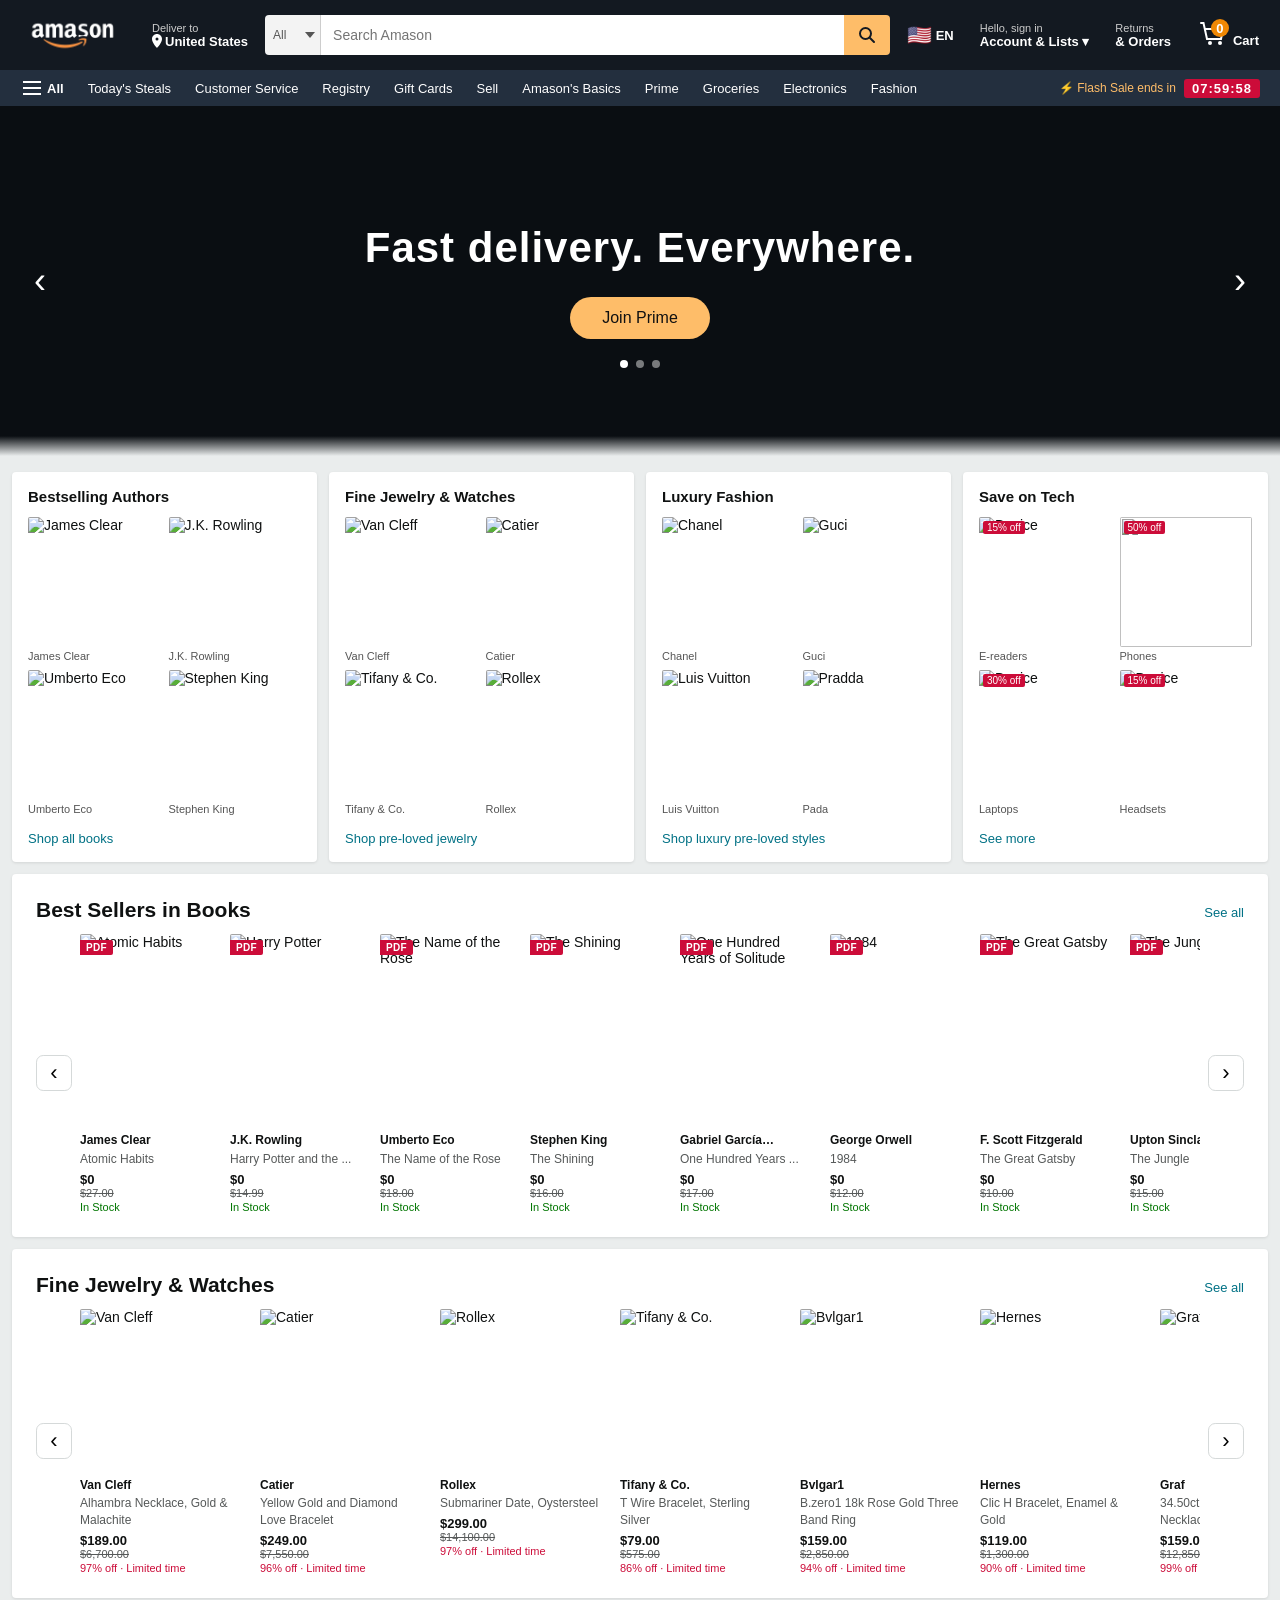
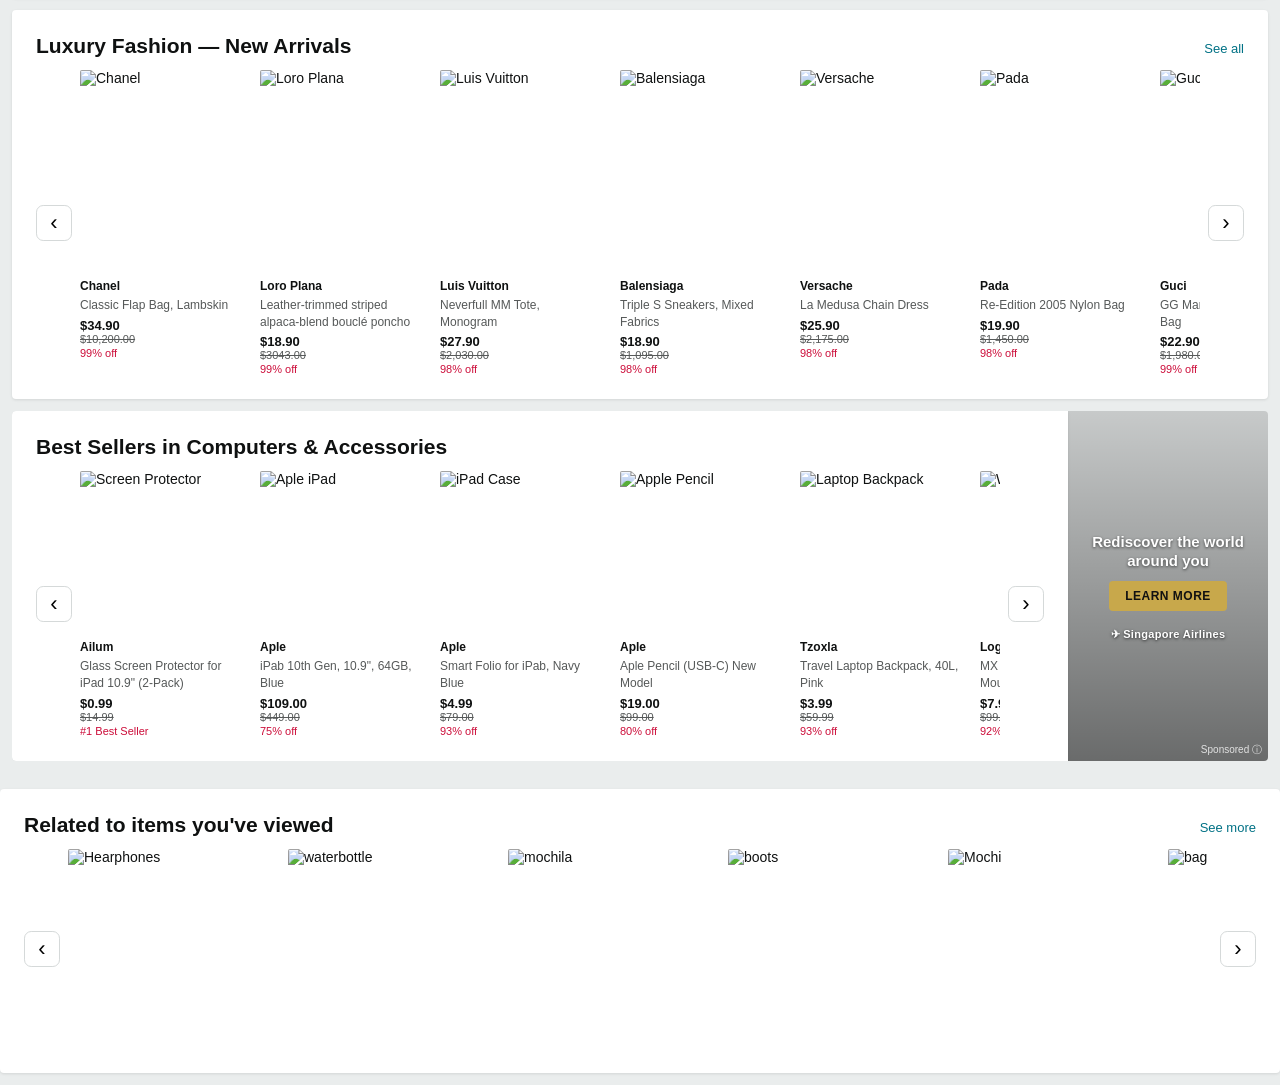
==== pages/product.html @ 6d516653 "Initial commit" ====
<!DOCTYPE html>
<html lang="en">
<head>
<meta charset="UTF-8">
<meta name="viewport" content="width=device-width, initial-scale=1.0">
<title>Amason.com</title>
<link rel="preconnect" href="https://fonts.googleapis.com">
<link href="https://fonts.googleapis.com/css2?family=Amazon+Ember:wght@300;400;500;700&display=swap" rel="stylesheet">
<link rel="stylesheet" href="../css/shared.css">
<link rel="stylesheet" href="../css/product.css">
</head>
<body>

<div id="navbar-placeholder"></div>

<div class="breadcrumb">
  <a href="../index.html">Amason.com</a>
  <span class="sep">›</span>
  <a href="#" id="bc-category">Category</a>
  <span class="sep">›</span>
  <span id="bc-product">Product</span>
</div>

<!-- PRODUCT GRID -->
<div class="page">
  <div class="thumb-strip" id="thumb-strip"></div>

  <div class="main-image-wrap">
    <img id="main-product-img" src="" alt="">
  </div>

  <div class="product-info">
    <a href="#" class="brand-link" id="product-brand"></a>
    <h1 id="product-title"></h1>
    <div class="rating-row">
      <span class="stars" id="product-stars"></span>
      <a href="#reviews" class="rating-count" id="product-rating-count"></a>
    </div>
    <div class="sustain" id="product-sustain" style="display:none">🌿 1 sustainability feature ▾</div>
    <hr class="divider">
    <div class="price-main">
      <span class="sym">$</span>
      <span class="int" id="price-int"></span>
      <span class="dec" id="price-dec"></span>
    </div>
    <div class="price-was" id="price-was"></div>
    <div class="free-returns">↩ FREE Returns ▾</div>
    <div class="size-color" id="size-row" style="display:none">Size: <span id="size-val"></span></div>
    <div class="size-color" id="color-row" style="display:none">Color: <span id="color-val"></span></div>
    <hr class="divider">
    <div style="font-size:17px;font-weight:700;padding:6px 0 12px;">Product details</div>

    <div class="collapse-section">
      <div class="collapse-header" >Top highlights <span class="collapse-arrow">▲</span></div>
      <div class="collapse-body open">
        <table class="highlights-table" id="highlights-table"></table>
      </div>
    </div>

    <div class="collapse-section">
      <div class="collapse-header" >About this item <span class="collapse-arrow">▲</span></div>
      <div class="collapse-body open">
        <ul class="about-list" id="about-list"></ul>
      </div>
    </div>

    <div class="collapse-section" id="style-section" style="display:none">
      <div class="collapse-header" >Style <span class="collapse-arrow">▼</span></div>
      <div class="collapse-body">
        <ul class="about-list" id="style-list"></ul>
      </div>
    </div>

    <div class="collapse-section">
      <div class="collapse-header" >Item details <span class="collapse-arrow">▼</span></div>
      <div class="collapse-body">
        <table class="highlights-table" id="details-table"></table>
      </div>
    </div>

    <button class="see-specs-btn">See all product specifications</button>
    <div class="report-link">💬 Report an issue with this product or seller</div>
  </div>

  <div class="buy-box">
    <div class="prime-box">
      <div class="prime-logo">prime</div>
      <p>Enjoy fast, free delivery, exclusive deals, and award-winning movies & TV shows.</p>
      <a href="#">Join Prime</a>
    </div>
    <div class="bb-price">
      <span class="sym">$</span>
      <span class="int" id="bb-int"></span>
      <span class="dec" id="bb-dec"></span>
    </div>
    <div class="bb-delivery" id="bb-delivery"></div>
    <div class="bb-prime-note">Or <a href="#">Prime members</a> get FREE delivery <strong id="bb-prime-date"></strong>. <a href="#">Join Prime</a></div>
    <div class="bb-loc"> <a href="#">Delivering to your location — Update location</a></div>
    <div class="bb-stock" id="bb-stock"></div>
    <button class="buy-btn btn-add" id="btn-add-cart">Add to cart</button>
    <button class="buy-btn btn-now">Buy Now. You've earned it.</button>
    <div class="secure-line"> Secure transaction.</div>
    <hr class="bb-divider">
    <div class="bb-meta-row"><span class="lbl">Ships from</span><span class="val">Amason.com</span></div>
    <div class="bb-meta-row"><span class="lbl">Sold by</span><span class="val"><a href="#" id="bb-seller"></a></span></div>
    <div class="bb-meta-row"><span class="lbl">Returns</span><span class="val"><a href="#">FREE 30-day refund/replacement</a></span></div>
    <div class="bb-meta-row"><span class="lbl">Payment</span><span class="val"><a href="#">Secure transaction</a></span></div>
    <button class="add-list-btn">Add to List</button>
  </div>
</div>

<!-- ═══ BELOW FOLD ═══ -->
<div class="below">

  <!-- CAROUSEL SLOT 1 — rendered by JS from CAROUSEL_DATA -->
  <hr class="section-divider">
  <div id="carousel-slot-1"></div>

  <!-- COMPARE WITH SIMILAR ITEMS -->
  <hr class="section-divider">
  <div class="az-comp">
    <h2>Compare with similar items</h2>
    <p class="sub" style="margin-bottom:16px;font-size:13px;color:#565959">All items listed ship from Amason fulfillment centers. Prices and availability subject to change.</p>
    <div style="overflow-x:auto;">
    <table class="az-comp-table" style="min-width:900px;" id="compare-table">
      <thead>
        <tr id="comp-thead">
          <th style="width:160px;"></th>
          <th class="col-highlight">
            <div class="col-type-badge" style="background:#232f3e;color:#fff;">✦ This Item</div>
            <img id="comp-this-img" src="" style="filter:saturate(0.6) brightness(0.9);" />
            <div class="prod-name" id="comp-this-name"></div>
            <button class="add-cart-btn">Add to Cart</button>
          </th>
        </tr>
      </thead>
      <tbody>
        <tr id="comp-row-reviews">
          <td>Customer Reviews</td>
          <td class="col-highlight"><span class="star-row" id="comp-this-stars"></span> <span id="comp-this-count"></span></td>
        </tr>
        <tr id="comp-row-price">
          <td>Price</td>
          <td class="col-highlight"><strong id="comp-this-price"></strong></td>
        </tr>
        <tr id="comp-row-shipping">
          <td>Shipping</td>
          <td class="col-highlight">FREE</td>
        </tr>
        <tr id="comp-row-soldby">
          <td>Sold By</td>
          <td class="col-highlight">Amason.com</td>
        </tr>
        <tr id="comp-row-returns">
          <td>Returns</td>
          <td class="col-highlight">FREE 30-day</td>
        </tr>
        <tr id="comp-row-material">
          <td>Material</td>
          <td class="col-highlight"></td>
        </tr>
        <tr id="comp-row-hardware">
          <td>Hardware</td>
          <td class="col-highlight"></td>
        </tr>
        <tr id="comp-row-certificate">
          <td>Certificate</td>
          <td class="col-highlight"></td>
        </tr>
        <tr id="comp-row-origin">
          <td>Origin</td>
          <td class="col-highlight"></td>
        </tr>
        <tr id="comp-row-production-cost">
          <td>Production Cost Est.</td>
          <td class="col-highlight"></td>
        </tr>
        <tr id="comp-row-legal">
          <td>Legal Status</td>
          <td class="col-highlight"></td>
        </tr>
        <tr id="comp-row-author">
          <td>Author</td>
          <td class="col-highlight"></td>
        </tr>
        <tr id="comp-row-format">
          <td>Format</td>
          <td class="col-highlight"></td>
        </tr>
        <tr id="comp-row-drm">
          <td>DRM</td>
          <td class="col-highlight"></td>
        </tr>
        <tr id="comp-row-pages">
          <td>Pages</td>
          <td class="col-highlight"></td>
        </tr>
        <tr id="comp-row-print-quality">
          <td>Print Quality</td>
          <td class="col-highlight"></td>
        </tr>
        <tr id="comp-row-accessibility">
          <td>Accessibility</td>
          <td class="col-highlight"></td>
        </tr>
        <tr id="comp-row-labor">
          <td>Labor Ethics</td>
          <td class="col-highlight"></td>
        </tr>
        <tr id="comp-row-mythology">
          <td>Brand Mythology</td>
          <td class="col-highlight"></td>
        </tr>
        <tr id="comp-row-critique">
          <td>Critique Note</td>
          <td class="col-highlight"></td>
        </tr>
      </tbody>
    </table>
    </div>
  </div>

  <!-- PRODUCT INFORMATION -->
  <hr class="section-divider">
  <div class="prod-info-section">
    <div>
      <h2>Product information</h2>
      <table class="prod-info-table" id="prod-info-table">
      </table>
    </div>
    <div>
      <div class="warranty-section">
        <h3>Warranty & Support</h3>
        <p>Product Warranty: For warranty information about this product, please <a href="#">click here</a>.<br><br>Amason offers 30-day hassle-free returns on all purchases.</p>
      </div>
      <div class="feedback-section">
        <h3>Feedback</h3>
        <p>Would you like to <a href="#">tell us about a lower price?</a> ▾</p>
      </div>
    </div>
  </div>

  <!-- PRODUCT DESCRIPTION -->
  <hr class="section-divider">
  <div class="prod-desc-section">
    <h2>Product Description</h2>
    <p id="prod-description"></p>

    <div class="top-brand-section">
      <h3 id="top-brand-heading">Top Brand</h3>
      <div class="brand-badges">
        <div class="brand-badge"><strong>Highly Rated</strong>Consistently rated 4 stars or above</div>
        <div class="brand-badge"><strong>Trending</strong>Most searched in its category this month</div>
        <div class="brand-badge"><strong>Low Returns</strong>Customers usually keep items from this brand</div>
      </div>
    </div>

    <h3>What's in the box</h3>
    <ul id="box-contents"></ul>
  </div>

  <!-- CAROUSEL SLOT 2 — rendered by JS from CAROUSEL_DATA -->
  <hr class="section-divider">
  <div id="carousel-slot-2"></div>

  <!-- REVIEWS -->
  <hr class="section-divider">
  <div class="reviews-outer" id="reviews">
    <div class="reviews-left">
      <h2>Customer reviews</h2>
      <div class="big-rating" id="rev-big-rating">—</div>
      <div class="big-stars" id="rev-big-stars"></div>
      <div class="global-ratings" id="rev-global-ratings"></div>
      <div class="bar-row"><a href="#">5 star</a><div class="bar-bg"><div class="bar-fill" id="bar-5" style="width:0%"></div></div><span class="bar-pct" id="pct-5">—</span></div>
      <div class="bar-row"><a href="#">4 star</a><div class="bar-bg"><div class="bar-fill" id="bar-4" style="width:0%"></div></div><span class="bar-pct" id="pct-4">—</span></div>
      <div class="bar-row"><a href="#">3 star</a><div class="bar-bg"><div class="bar-fill" id="bar-3" style="width:0%"></div></div><span class="bar-pct" id="pct-3">—</span></div>
      <div class="bar-row"><a href="#">2 star</a><div class="bar-bg"><div class="bar-fill" id="bar-2" style="width:0%"></div></div><span class="bar-pct" id="pct-2">—</span></div>
      <div class="bar-row"><a href="#">1 star</a><div class="bar-bg"><div class="bar-fill" id="bar-1" style="width:0%"></div></div><span class="bar-pct" id="pct-1">—</span></div>
      <div class="how-reviews">How customer reviews and ratings work ▾</div>
      <div class="review-this">
        <h3>Review this product</h3>
        <p>Share your thoughts with other customers</p>
        <button class="write-review-btn">Write a customer review</button>
      </div>
    </div>

    <div class="reviews-right">
      <div class="customers-say">
        <h2>Customers say</h2>
        <p id="customers-say-text">Customers appreciate this product's quality and value. Reviews highlight fast delivery and accurate description. Some customers mention the item exceeded their expectations.</p>
        <div class="ai-note">🤖 Generated from the text of customer reviews</div>
        <div style="font-size:13px;font-weight:700;margin-bottom:8px;">Select to learn more</div>
        <div class="topic-tags">
          <span class="topic-tag">Quality (988)</span>
          <span class="topic-tag">Value (874)</span>
          <span class="topic-tag">Delivery (541)</span>
          <span class="topic-tag">Appearance (312)</span>
          <span class="topic-tag">Packaging (203)</span>
        </div>
      </div>

      <div class="review-images-section">
        <h3>Reviews with images <a href="#">See all photos ›</a></h3>
        <div class="review-photos" id="review-photos"></div>
      </div>

      <div class="top-reviews-title">Top reviews</div>
      <div id="reviews-list"></div>

      <a class="see-more-reviews" href="#">See more reviews ›</a>
    </div>
  </div>

</div><!-- /.below -->

<div id="footer-placeholder"></div>

<script src="../js/products.js"></script>
<script src="../js/components.js"></script>
<script src="../js/main.js"></script>
<script>
(function () {
  var id = new URLSearchParams(window.location.search).get('id');
  var p  = PRODUCTS[id];

  if (!p) { window.location.href = '../index.html'; return; }

  function stars(n) {
    var f = Math.round(n);
    return '★'.repeat(f) + '☆'.repeat(5 - f);
  }

  var parts = p.price.split('.');

  // Page title
  document.title = p.title + ' — Amason.com';

  // Breadcrumb
  var bcCat = document.getElementById('bc-category');
  bcCat.textContent = p.category || 'Shop';
  if (p.categoryUrl) bcCat.href = p.categoryUrl;
  document.getElementById('bc-product').textContent =
    p.title.length > 60 ? p.title.slice(0, 60) + '…' : p.title;

  // Brand & title
  var brandEl = document.getElementById('product-brand');
  brandEl.textContent = 'Brand: ' + (p.brand || '');
  if (p.brandUrl) brandEl.href = p.brandUrl;
  document.getElementById('product-title').textContent = p.title;

  // Rating
  if (p.rating) {
    document.getElementById('product-stars').textContent = stars(p.rating);
    document.getElementById('product-rating-count').textContent =
      p.rating + ' \u00a0(' + (p.ratingCount || '0') + ')';
  }

  // Sustainability
  if (p.sustain !== false) {
    document.getElementById('product-sustain').style.display = 'block';
  }

  // Price (info column)
  document.getElementById('price-int').textContent = parts[0];
  document.getElementById('price-dec').textContent = parts[1] || '00';
  if (p.priceWas) {
    var wasEl = document.getElementById('price-was');
    wasEl.textContent = 'Was: $' + p.priceWas;
    wasEl.style.display = 'block';
  }

  // Size / Color
  if (p.size) {
    document.getElementById('size-val').textContent = p.size;
    document.getElementById('size-row').style.display = 'block';
  }
  if (p.color) {
    document.getElementById('color-val').textContent = p.color;
    document.getElementById('color-row').style.display = 'block';
  }

  // Top highlights table
  var hlTable = document.getElementById('highlights-table');
  var highlights = p.highlights || [];
  if (highlights.length) {
    highlights.forEach(function(row) {
      var tr = document.createElement('tr');
      tr.innerHTML = '<td>' + row[0] + '</td><td>' + row[1] + '</td>';
      hlTable.appendChild(tr);
    });
  } else {
    hlTable.parentElement.parentElement.style.display = 'none';
  }

  // About bullets
  var list = document.getElementById('about-list');
  (p.about || []).forEach(function (text) {
    var li = document.createElement('li');
    li.textContent = text;
    list.appendChild(li);
  });

  // Style section
  if (p.style && p.style.length) {
    var styleSection = document.getElementById('style-section');
    styleSection.style.display = 'block';
    var styleList = document.getElementById('style-list');
    p.style.forEach(function(s) {
      var li = document.createElement('li');
      li.textContent = s;
      styleList.appendChild(li);
    });
  }

  // Item details table
  var detailsTable = document.getElementById('details-table');
  var details = p.details || [['Brand', p.brand || ''], ['ASIN', p.asin || id]];
  details.forEach(function(row) {
    var tr = document.createElement('tr');
    tr.innerHTML = '<td>' + row[0] + '</td><td>' + row[1] + '</td>';
    detailsTable.appendChild(tr);
  });

  // Buy box price
  document.getElementById('bb-int').textContent = parts[0];
  document.getElementById('bb-dec').textContent = parts[1] || '00';

  // Delivery & stock
  var deliveryEl = document.getElementById('bb-delivery');
  deliveryEl.innerHTML = '<strong>FREE delivery</strong> ' + (p.delivery || '');
  var stockEl = document.getElementById('bb-stock');
  stockEl.textContent = p.stock || 'In Stock';
  if (p.stock && p.stock !== 'In Stock') stockEl.classList.add('low');

  // Prime date (day after delivery)
  document.getElementById('bb-prime-date').textContent = p.delivery || 'soon';

  // Seller
  var sellerEl = document.getElementById('bb-seller');
  sellerEl.textContent = p.seller || 'Amason';
  if (p.sellerUrl) sellerEl.href = p.sellerUrl;

  // Images
  var mainImg    = document.getElementById('main-product-img');
  var thumbStrip = document.getElementById('thumb-strip');
  (p.images || []).forEach(function (src, i) {
    var thumb = document.createElement('img');
    thumb.src = src;
    thumb.alt = p.title + ' — view ' + (i + 1);
    if (i === 0) {
      thumb.classList.add('active');
      mainImg.src = src;
      mainImg.alt = p.title;
    }
    thumb.addEventListener('click', function () {
      thumbStrip.querySelectorAll('img').forEach(function (t) { t.classList.remove('active'); });
      thumb.classList.add('active');
      mainImg.src = src;
    });
    thumbStrip.appendChild(thumb);
  });

  // Compare table — this item column
  var compImg = document.getElementById('comp-this-img');
  if (p.images && p.images[0]) compImg.src = p.images[0];
  document.getElementById('comp-this-name').innerHTML =
    p.title + '<br><span style="color:#c45500;font-weight:600;">' + (p.brand || '') + ' — Amason Version</span>';
  document.getElementById('comp-this-stars').textContent = stars(p.rating || 0);
  document.getElementById('comp-this-count').textContent = p.ratingCount || '';
  document.getElementById('comp-this-price').textContent = '$' + p.price;

  // Compare table — dynamic comparison columns
  var compItems = p.compareItems || [];
  var compThead = document.getElementById('comp-thead');
  var compRowReviews      = document.getElementById('comp-row-reviews');
  var compRowPrice        = document.getElementById('comp-row-price');
  var compRowShipping     = document.getElementById('comp-row-shipping');
  var compRowSoldby       = document.getElementById('comp-row-soldby');
  var compRowReturns      = document.getElementById('comp-row-returns');
  var compRowMaterial     = document.getElementById('comp-row-material');
  var compRowHardware     = document.getElementById('comp-row-hardware');
  var compRowCertificate  = document.getElementById('comp-row-certificate');
  var compRowOrigin       = document.getElementById('comp-row-origin');
  var compRowProdCost     = document.getElementById('comp-row-production-cost');
  var compRowLegal        = document.getElementById('comp-row-legal');
  var compRowAuthor       = document.getElementById('comp-row-author');
  var compRowFormat       = document.getElementById('comp-row-format');
  var compRowDrm          = document.getElementById('comp-row-drm');
  var compRowPages        = document.getElementById('comp-row-pages');
  var compRowPrintQuality = document.getElementById('comp-row-print-quality');
  var compRowAccessibility= document.getElementById('comp-row-accessibility');
  var compRowLabor        = document.getElementById('comp-row-labor');
  var compRowMythology    = document.getElementById('comp-row-mythology');
  var compRowCritique     = document.getElementById('comp-row-critique');

  function makeTd(text, opts) {
    var el = document.createElement('td');
    el.textContent = text || '';
    if (opts) {
      if (opts.bold) el.innerHTML = '<strong>' + (text || '') + '</strong>';
      if (opts.stars) el.innerHTML = '<span class="star-row">' + (opts.stars || '') + '</span> ' + (text || '');
      if (opts.small) el.style.fontSize = '11px';
      if (opts.italic) el.style.fontStyle = 'italic';
      if (opts.left) el.style.textAlign = 'left';
      if (opts.color) el.style.color = opts.color;
    }
    return el;
  }

  compItems.forEach(function(item) {
    var th = document.createElement('th');
    th.innerHTML =
      '<div class="col-type-badge" style="background:' + item.badgeColor + ';color:#fff;">' + item.badge + '</div>' +
      '<img src="' + item.img + '" />' +
      '<div class="prod-name">' + item.name +
        (item.subtitle ? '<br><span style="color:' + (item.subtitleColor || '#565959') + ';font-weight:600;">' + item.subtitle + '</span>' : '') +
      '</div>' +
      '<button class="add-cart-btn"' + (item.btnColor ? ' style="background:' + item.btnColor + ';color:#fff;"' : '') + '>Add to Cart</button>';
    compThead.appendChild(th);

    var tdR = document.createElement('td');
    tdR.innerHTML = '<span class="star-row">' + (item.stars || '') + '</span> ' + (item.count || '');
    compRowReviews.appendChild(tdR);

    compRowPrice.appendChild(makeTd(item.price, { bold: true }));
    compRowShipping.appendChild(makeTd(item.shipping || 'FREE'));
    compRowSoldby.appendChild(makeTd(item.soldBy || 'Amason.com'));
    compRowReturns.appendChild(makeTd(item.returns || 'FREE 30-day'));
    compRowMaterial.appendChild(makeTd(item.material));
    compRowHardware.appendChild(makeTd(item.hardware));
    compRowCertificate.appendChild(makeTd(item.certificate));
    compRowOrigin.appendChild(makeTd(item.origin));
    compRowProdCost.appendChild(makeTd(item.productionCost));
    compRowLegal.appendChild(makeTd(item.legalStatus));
    compRowAuthor.appendChild(makeTd(item.author));
    compRowFormat.appendChild(makeTd(item.format));
    compRowDrm.appendChild(makeTd(item.drm));
    compRowPages.appendChild(makeTd(item.pages));
    compRowPrintQuality.appendChild(makeTd(item.printQuality));
    compRowAccessibility.appendChild(makeTd(item.accessibility, { small: true }));
    compRowLabor.appendChild(makeTd(item.laborEthics));
    compRowMythology.appendChild(makeTd(item.mythologyValue));
    compRowCritique.appendChild(makeTd(item.critiqueNote, { small: true, italic: true, left: true, color: '#555' }));
  });

  // Hide rows where all non-label cells are empty
  document.querySelectorAll('#compare-table tbody tr').forEach(function(row) {
    var cells = row.querySelectorAll('td');
    var hasContent = false;
    for (var i = 1; i < cells.length; i++) {
      if (cells[i].textContent.trim()) { hasContent = true; break; }
    }
    if (!hasContent) row.style.display = 'none';
  });

  // Product information table
  var infoTable = document.getElementById('prod-info-table');
  var infoRows = p.productInfo || [
    ['Brand', p.brand || ''],
    ['Customer Reviews', (stars(p.rating || 0)) + ' ' + (p.ratingCount || '') + ' ratings'],
    ['Date First Available', p.dateAvailable || '—'],
    ['ASIN', p.asin || id],
  ];
  infoRows.forEach(function(row) {
    var tr = document.createElement('tr');
    tr.innerHTML = '<td>' + row[0] + '</td><td>' + row[1] + '</td>';
    infoTable.appendChild(tr);
  });

  // Product description
  var descEl = document.getElementById('prod-description');
  descEl.textContent = p.description || p.title + ' — available exclusively on Amason.com. Fast delivery, free returns, and Amason-backed quality assurance.';

  // Top brand heading
  document.getElementById('top-brand-heading').textContent = 'Top Brand: ' + (p.brand || '');

  // Box contents
  var boxEl = document.getElementById('box-contents');
  (p.boxContents || [p.title]).forEach(function(item) {
    var li = document.createElement('li');
    li.textContent = item;
    boxEl.appendChild(li);
  });

  // Reviews section
  if (p.rating) {
    document.getElementById('rev-big-rating').textContent = p.rating.toFixed(1) + ' out of 5';
    document.getElementById('rev-big-stars').textContent = stars(p.rating);
    document.getElementById('rev-global-ratings').textContent = (p.ratingCount || '0') + ' global ratings';

    var dist = p.ratingDist || { 5: 70, 4: 15, 3: 8, 2: 4, 1: 3 };
    [5,4,3,2,1].forEach(function(n) {
      var pct = dist[n] || 0;
      document.getElementById('bar-' + n).style.width = pct + '%';
      document.getElementById('pct-' + n).textContent = pct + '%';
    });
  }

  // Review photos (reuse product images)
  var photoWrap = document.getElementById('review-photos');
  (p.images || []).slice(0, 6).forEach(function(src) {
    var img = document.createElement('img');
    img.src = src.replace('w=500&h=500', 'w=90&h=90');
    photoWrap.appendChild(img);
  });

  // Reviews list
  var revList = document.getElementById('reviews-list');
  (p.reviews || []).forEach(function(r) {
    var card = document.createElement('div');
    card.className = 'review-card';
    card.innerHTML =
      '<div class="reviewer-row"><div class="avatar">👤</div><span class="reviewer-name">' + r.name + '</span></div>' +
      '<div class="rev-title-row"><span class="rev-stars">' + stars(r.rating) + '</span><span class="rev-title">' + r.title + '</span></div>' +
      '<div class="rev-meta">Reviewed on ' + r.date + '</div>' +
      '<div class="rev-color"><span class="verified">Verified Purchase</span></div>' +
      '<div class="rev-body">' + r.body + '</div>' +
      '<div class="helpful-count">' + (r.helpful || 0) + ' people found this helpful</div>' +
      '<div class="helpful-row"><button class="helpful-btn">Helpful</button><button class="report-btn">Report</button></div>';
    revList.appendChild(card);
  });

  // Carousels
  function renderCarousel(slotId, key) {
    var data = CAROUSEL_DATA[key];
    if (!data) return;
    var isBook = data.type === 'book';
    var isFashion = data.type === 'fashion';
    var itemClass = 'scroll-item item-product' + (isFashion ? ' fashion' : '');

    var itemsHtml = data.items.map(function(it) {
      var tag = isBook ? ('<span class="book-tag">' + (it.tag || 'PDF') + '</span>') : '';
      var imgWrap = isBook
        ? ('<div class="book-img-wrap"><img src="' + it.img + '" alt="' + it.brand + '">' + tag + '</div>')
        : ('<img src="' + it.img + '" alt="' + it.brand + '">');
      var inner =
        imgWrap +
        '<div class="item-brand">' + it.brand + '</div>' +
        '<div class="item-desc">' + it.desc + '</div>' +
        '<div class="item-stars">' + it.stars + '</div>' +
        '<div class="item-price">' + it.price + '</div>' +
        (it.was  ? '<div class="item-was">'  + it.was  + '</div>' : '') +
        (it.deal ? '<div class="item-deal">' + it.deal + '</div>' : '');
      if (it.href) {
        return '<a href="' + it.href + '" class="' + itemClass + '">' + inner + '</a>';
      }
      return '<div class="' + itemClass + '">' + inner + '</div>';
    }).join('');

    document.getElementById(slotId).innerHTML =
      '<div class="section-panel">' +
        '<div class="section-hd"><h2>' + data.title + '</h2><a href="#">See all</a></div>' +
        '<div class="carousel-wrap">' +
          '<button class="carousel-btn prev">‹</button>' +
          '<div class="carousel">' + itemsHtml + '</div>' +
          '<button class="carousel-btn next">›</button>' +
        '</div>' +
      '</div>';
  }

  var carouselKeys = p.carousels || [];
  renderCarousel('carousel-slot-1', carouselKeys[0]);
  renderCarousel('carousel-slot-2', carouselKeys[1]);

})();
</script>
</body>
</html>
---- css/shared.css ----
/* =============================================
   AMASON.COM — Shared Styles
   Navbar, Subnav, Footer
   ============================================= */

* { margin: 0; padding: 0; box-sizing: border-box; }
body { font-family: 'Amazon Ember', Arial, sans-serif; font-size: 14px; color: #0F1111; }
a { text-decoration: none; color: inherit; cursor: pointer; }

/* ── NAVBAR ── */
.navbar {
  background: #131921;
  color: white;
  display: flex;
  align-items: center;
  padding: 8px 12px;
  gap: 8px;
  position: sticky;
  top: 0;
  z-index: 100;
}
.nav-logo { display: flex; align-items: center; border: 1px solid transparent; padding: 6px 8px; border-radius: 2px; cursor: pointer; }
.nav-logo:hover { border-color: white; }
.nav-logo svg { width: 80px; height: 28px; }
.nav-logo .suffix { color: white; font-size: 11px; align-self: flex-end; margin-bottom: 2px; }

.nav-deliver { display: flex; flex-direction: column; padding: 4px 8px; border: 1px solid transparent; border-radius: 2px; cursor: pointer; min-width: 110px; }
.nav-deliver:hover { border-color: white; }
.nav-deliver .top { color: #CCC; font-size: 11px; }
.nav-deliver .bot { color: white; font-weight: 700; font-size: 13px; display: flex; align-items: center; gap: 3px; }

.nav-search { display: flex; flex: 1; height: 40px; border-radius: 4px; overflow: hidden; }
.nav-search select {
  background: #F3F3F3;
  border: none;
  padding: 0 8px;
  font-size: 12px;
  color: #555;
  width: 56px;
  border-right: 1px solid #cdcdcd;
  cursor: pointer;
  appearance: none;
  background-image: url("data:image/svg+xml,%3Csvg xmlns='http://www.w3.org/2000/svg' width='10' height='6'%3E%3Cpath d='M0 0l5 6 5-6z' fill='%23555'/%3E%3C/svg%3E");
  background-repeat: no-repeat;
  background-position: right 5px center;
  padding-right: 18px;
}
.nav-search input { flex: 1; border: none; padding: 0 12px; font-size: 14px; outline: none; }
.nav-search button { background: #FEBD69; border: none; width: 46px; cursor: pointer; display: flex; align-items: center; justify-content: center; transition: background .15s; }
.nav-search button:hover { background: #f3a847; }
.nav-search button svg { width: 20px; height: 20px; color: #131921; }

.nav-flag { display: flex; align-items: center; gap: 4px; padding: 4px 8px; border: 1px solid transparent; border-radius: 2px; cursor: pointer; }
.nav-flag:hover { border-color: white; }
.nav-flag img { width: 24px; height: 16px; object-fit: cover; border-radius: 1px; }
.nav-flag span { font-size: 13px; font-weight: 700; }

.nav-account { display: flex; flex-direction: column; padding: 4px 8px; border: 1px solid transparent; border-radius: 2px; cursor: pointer; }
.nav-account:hover { border-color: white; }
.nav-account .top { color: #CCC; font-size: 11px; }
.nav-account .bot { color: white; font-weight: 700; font-size: 13px; }

.nav-returns { display: flex; flex-direction: column; padding: 4px 8px; border: 1px solid transparent; border-radius: 2px; cursor: pointer; }
.nav-returns:hover { border-color: white; }
.nav-returns .top { color: #CCC; font-size: 11px; }
.nav-returns .bot { color: white; font-weight: 700; font-size: 13px; }

.nav-cart { display: flex; align-items: center; gap: 4px; padding: 4px 8px; border: 1px solid transparent; border-radius: 2px; cursor: pointer; position: relative; }
.nav-cart:hover { border-color: white; }
.nav-cart .cart-count {
  position: absolute;
  top: 4px; left: 22px;
  background: #F08804;
  color: white;
  font-size: 13px;
  font-weight: 700;
  min-width: 18px; height: 18px;
  display: flex; align-items: center; justify-content: center;
  border-radius: 50%;
}
.nav-cart .cart-label { color: white; font-weight: 700; font-size: 13px; margin-top: 10px; }
.nav-cart svg { width: 32px; height: 32px; color: white; }

/* ── SUBNAV ── */
.subnav {
  background: #232F3E;
  color: white;
  display: flex;
  align-items: center;
  padding: 0 12px;
  height: 36px;
  gap: 2px;
  overflow: hidden;
}
.subnav-item {
  padding: 4px 10px;
  font-size: 13px;
  cursor: pointer;
  white-space: nowrap;
  border: 1px solid transparent;
  border-radius: 2px;
  height: 100%;
  display: flex; align-items: center;
}
.subnav-item:hover { border-color: white; }
.subnav-sale-timer { margin-left: auto; display: flex; align-items: center; gap: 8px; padding: 0 8px; white-space: nowrap; }
.subnav-sale-label { font-size: 12px; color: #FEBD69; }
.subnav-countdown { font-size: 13px; font-weight: 700; color: white; background: #CC0C39; padding: 2px 8px; border-radius: 3px; letter-spacing: 1px; }
.subnav-item.all { font-weight: 700; display: flex; align-items: center; gap: 6px; }
.subnav-item.all svg { width: 18px; height: 18px; }

/* ── FOOTER ── */
.footer-top {
  background: #37475A;
  color: white;
  text-align: center;
  padding: 14px;
  font-size: 13px;
  cursor: pointer;
}
.footer-top:hover { background: #485769; }
.footer-mid {
  background: #232F3E;
  color: white;
  display: grid;
  grid-template-columns: repeat(4, 1fr);
  max-width: 1500px;
  margin: 0 auto;
  gap: 24px;
  padding: 32px 48px;
}
.footer-col h4 { font-size: 15px; font-weight: 700; margin-bottom: 12px; }
.footer-col ul { list-style: none; }
.footer-col li { margin-bottom: 6px; }
.footer-col a { color: #DDD; font-size: 13px; }
.footer-col a:hover { color: white; text-decoration: underline; }
.footer-bottom-wrap { background: #232F3E; border-top: 1px solid #3a4553; }
.footer-bottom {
  background: #131921;
  color: #777;
  text-align: center;
  padding: 18px;
  font-size: 12px;
  line-height: 1.8;
}
.footer-bottom .logo { color: white; font-size: 18px; font-weight: 700; margin-bottom: 8px; }
.footer-mini { background: #232F3E; color: #CCC; text-align: center; padding: 16px; font-size: 12px; margin-top: 40px; }
.footer-mini a { color: #CCC; margin: 0 10px; }
.footer-mini a:hover { text-decoration: underline; color: white; }

/* ── CAROUSEL (shared between home + product pages) ── */
.carousel-wrap { position: relative; display: flex; align-items: center; gap: 8px; }
.carousel { display: flex; gap: 20px; overflow: hidden; flex: 1; }
.carousel-btn { background: rgba(255,255,255,.9); border: 1px solid #D5D9D9; border-radius: 20%; width: 36px; height: 36px; font-size: 22px; cursor: pointer; flex-shrink: 0; display: flex; align-items: center; justify-content: center; z-index: 1; }
.carousel-btn:hover { background: #f7f7f7; }

@media (max-width: 768px) {
  .nav-deliver, .nav-returns, .nav-flag { display: none; }
  .nav-account .top { display: none; }
  .nav-account .bot { font-size: 12px; }
  .footer-mid { grid-template-columns: repeat(2, 1fr); padding: 24px 16px; }
}

@media (max-width: 480px) {
  .navbar { padding: 6px 8px; gap: 4px; }
  .nav-logo svg { width: 64px; }
  .nav-account { display: none; }
  .footer-mid { grid-template-columns: 1fr 1fr; padding: 16px; gap: 16px; }
  .footer-col h4 { font-size: 13px; }
  .footer-col a { font-size: 12px; }
}
---- css/product.css ----
/* =============================================
   AMASON.COM — Product Page Styles
   ============================================= */

body { background: #fff; }

/* ── BREADCRUMB ── */
.breadcrumb { padding: 6px 20px; font-size: 13px; color: #007185; border-bottom: 1px solid #f0f0f0; }
.breadcrumb a { color: #007185; }
.breadcrumb a:hover { text-decoration: underline; color: #c7511f; }
.breadcrumb .sep { color: #565959; margin: 0 3px; }

/* ── PRODUCT GRID ── */
.page { max-width: 1500px; margin: 0 auto; padding: 16px 20px; display: grid; grid-template-columns: 60px 420px 1fr 300px; gap: 0; align-items: start; }

.thumb-strip { display: flex; flex-direction: column; gap: 6px; padding-top: 4px; }
.thumb-strip img { width: 52px; height: 52px; object-fit: contain; border: 1px solid #D5D9D9; border-radius: 4px; cursor: pointer; padding: 2px; background: white; }
.thumb-strip img:hover, .thumb-strip img.active { border-color: #E77600; box-shadow: 0 0 3px 2px rgba(228,121,17,.5); }

.main-image-wrap { padding: 0 16px; }
.main-image-wrap img { width: 100%; max-height: 500px; object-fit: contain; display: block; cursor: zoom-in; }

/* ── PRODUCT INFO ── */
.product-info { padding: 0 20px; }
.brand-link { color: #007185; font-size: 14px; display: block; margin-bottom: 4px; }
.brand-link:hover { text-decoration: underline; }
.product-info h1 { font-size: 21px; font-weight: 400; line-height: 1.35; margin-bottom: 6px; }
.rating-row { display: flex; align-items: center; gap: 6px; margin-bottom: 6px; }
.stars { color: #FFA41C; font-size: 14px; }
.rating-count { color: #007185; font-size: 13px; }
.sustain { font-size: 13px; color: #007600; margin-bottom: 6px; }
.divider { border: none; border-top: 1px solid #E7E7E7; margin: 12px 0; }
.price-main { display: flex; align-items: baseline; gap: 1px; margin: 8px 0 4px; }
.price-main .sym { font-size: 14px; vertical-align: super; line-height: 1; margin-top: 6px; }
.price-main .int { font-size: 28px; font-weight: 400; }
.price-main .dec { font-size: 14px; vertical-align: super; margin-top: 6px; }
.price-was { color: #565959; font-size: 13px; text-decoration: line-through; margin-bottom: 4px; display: none; }
.free-returns { color: #007185; font-size: 14px; margin-bottom: 8px; }
.size-color { font-size: 14px; margin-bottom: 4px; }
.size-color span { font-weight: 700; }
.collapse-section { border-top: 1px solid #E7E7E7; }
.collapse-header { display: flex; justify-content: space-between; align-items: center; padding: 14px 0; cursor: pointer; font-size: 14px; font-weight: 700; }
.collapse-header:hover { color: #c7511f; }
.collapse-body { padding-bottom: 14px; display: none; }
.collapse-body.open { display: block; }
.about-list { padding-left: 20px; font-size: 14px; }
.about-list li { margin-bottom: 6px; line-height: 1.5; }
.about-list li.note { color: #c7511f; }
.highlights-table { font-size: 14px; border-collapse: collapse; width: 100%; }
.highlights-table td { padding: 4px 8px 4px 0; vertical-align: top; }
.highlights-table td:first-child { color: #565959; width: 140px; }
.see-specs-btn { margin-top: 12px; background: none; border: 1px solid #D5D9D9; border-radius: 4px; padding: 7px 14px; font-size: 13px; cursor: pointer; font-family: inherit; color: #0F1111; }
.see-specs-btn:hover { background: #f7f7f7; }
.report-link { font-size: 13px; color: #007185; margin-top: 10px; cursor: pointer; }
.report-link:hover { text-decoration: underline; }

/* ── BUY BOX ── */
.buy-box { border: 1px solid #D5D9D9; border-radius: 8px; padding: 16px; position: sticky; top: 64px; background: white; }
.prime-box { border: 1px solid #00A8E1; border-radius: 6px; padding: 10px 12px; margin-bottom: 10px; font-size: 13px; }
.prime-logo { color: #00A8E1; font-weight: 700; font-size: 15px; letter-spacing: -0.5px; margin-bottom: 4px; }
.prime-box p { margin: 0 0 6px; color: #0F1111; }
.prime-box a { color: #007185; }
.bb-price { display: flex; align-items: baseline; gap: 1px; margin-bottom: 6px; }
.bb-price .sym { font-size: 13px; vertical-align: super; margin-top: 4px; }
.bb-price .int { font-size: 21px; font-weight: 400; }
.bb-price .dec { font-size: 13px; vertical-align: super; margin-top: 4px; }
.bb-delivery { font-size: 14px; margin-bottom: 6px; }
.bb-delivery strong { color: #0F1111; }
.bb-prime-note { font-size: 13px; margin-bottom: 6px; }
.bb-prime-note a { color: #007185; }
.bb-loc { font-size: 13px; color: #007185; margin-bottom: 8px; }
.bb-stock { font-size: 14px; font-weight: 700; margin-bottom: 10px; color: #007600; }
.bb-stock.low { color: #CC0C39; }
.buy-btn { width: 100%; border: none; padding: 9px; border-radius: 20px; font-size: 14px; cursor: pointer; margin-bottom: 8px; font-family: inherit; transition: filter .1s; color: #0F1111; }
.buy-btn:hover { filter: brightness(.93); }
.btn-add { background: #FFD814; }
.btn-now { background: #FFA41C; }
.secure-line { text-align: center; font-size: 12px; color: #565959; margin: 2px 0 10px; }
.bb-divider { border: none; border-top: 1px solid #E7E7E7; margin: 10px 0; }
.bb-meta-row { display: flex; gap: 6px; font-size: 13px; margin-bottom: 6px; }
.bb-meta-row .lbl { color: #565959; width: 74px; flex-shrink: 0; }
.bb-meta-row .val a { color: #007185; }
.add-list-btn { width: 100%; border: 1px solid #D5D9D9; background: white; border-radius: 20px; padding: 8px; font-size: 13px; cursor: pointer; font-family: inherit; margin-top: 6px; }
.add-list-btn:hover { background: #f7f7f7; }

/* ── BELOW FOLD ── */
.below { max-width: 1500px; margin: 0 auto; padding: 0 20px 40px; }
.section-divider { border: none; border-top: 1px solid #E7E7E7; margin: 0; }

/* ── CAROUSELS ── */
.carousel-section { padding: 16px 0; }
.carousel-header { display: flex; justify-content: space-between; align-items: center; margin-bottom: 12px; }
.carousel-header h2 { font-size: 21px; font-weight: 700; margin: 0; }
.page-n { font-size: 13px; color: #565959; }

/* Home-style section panel carousels */
.section-panel { background: white; border-radius: 4px; padding: 24px; margin-bottom: 12px; box-shadow: 0 1px 3px rgba(0,0,0,.1); }
.section-hd { display: flex; justify-content: space-between; align-items: baseline; margin-bottom: 12px; }
.section-hd h2 { font-size: 21px; font-weight: 700; }
.section-hd a { color: #007185; font-size: 13px; }
.scroll-item { cursor: pointer; flex-shrink: 0; display: flex; flex-direction: column; }
.scroll-item img { border-radius: 2px; display: block; object-fit: cover; }
.item-product { width: 160px; flex-shrink: 0; }
.item-product img { width: 160px; height: 160px; object-fit: contain; }
.item-product.fashion img { height: 200px; }
.item-brand { font-size: 12px; margin-top: 8px; font-weight: 700; line-height: 1.4; }
.item-desc  { font-size: 12px; margin-top: 2px; color: #565959; line-height: 1.4; }
.item-price { font-size: 13px; margin-top: 4px; color: #0F1111; font-weight: 700; }
.item-was   { font-size: 11px; color: #565959; text-decoration: line-through; }
.item-deal  { font-size: 11px; margin-top: 2px; color: #CC0C39; }
.item-stars { font-size: 11px; color: #FFA41C; margin-top: 3px; }
.item-book { width: 130px; flex-shrink: 0; }
.item-book img { width: 130px; height: 190px; object-fit: cover; }
.book-img-wrap { position: relative; display: inline-block; }
.book-tag { position: absolute; top: 6px; left: 0; background: #CC0C39; color: white; font-size: 10px; font-weight: 700; padding: 2px 6px; border-radius: 0 2px 2px 0; text-transform: uppercase; }
.carousel-wrap { position: relative; display: flex; align-items: center; gap: 4px; }
.carousel { display: flex; gap: 12px; overflow: hidden; flex: 1; }
.carousel-btn { background: rgba(255,255,255,0.9); border: 1px solid #D5D9D9; border-radius: 4px; width: 36px; height: 36px; font-size: 22px; cursor: pointer; flex-shrink: 0; display: flex; align-items: center; justify-content: center; z-index: 1; }
.carousel-btn:hover { background: #f7f7f7; }
.product-card { flex: 0 0 160px; font-size: 13px; }
.product-card img { width: 140px; height: 140px; object-fit: contain; border: 1px solid #E7E7E7; border-radius: 4px; display: block; margin-bottom: 6px; }
.card-title { line-height: 1.4; color: #0F1111; margin-bottom: 4px; }
.card-stars { color: #FFA41C; font-size: 12px; }
.card-count { color: #007185; }
.card-price { font-weight: 700; font-size: 14px; }
.card-delivery { color: #007600; font-size: 12px; }
.card-sustain { color: #007600; font-size: 12px; }
.card-prime { color: #232F3E; font-size: 12px; }

/* ── COMPARE TABLE ── */
.az-comp { padding: 16px 0; }
.az-comp h2 { font-size: 21px; font-weight: 700; margin: 0 0 4px; }
.az-comp-table { border-collapse: collapse; font-size: 13px; width: 100%; }
.az-comp-table th, .az-comp-table td { border: 1px solid #E7E7E7; padding: 8px 10px; text-align: center; vertical-align: top; }
.az-comp-table th:first-child, .az-comp-table td:first-child { text-align: left; color: #565959; background: #f7f7f7; font-weight: 600; width: 160px; }
.col-highlight { background: #fffbf0; }
.col-type-badge { display: inline-block; font-size: 11px; padding: 2px 6px; border-radius: 3px; margin-bottom: 6px; }
.az-comp-table th img { width: 110px; height: 90px; object-fit: contain; display: block; margin: 0 auto 6px; }
.prod-name { font-size: 12px; line-height: 1.4; margin-bottom: 6px; }
.add-cart-btn { background: #FFD814; border: none; border-radius: 16px; padding: 5px 12px; font-size: 12px; cursor: pointer; font-family: inherit; white-space: nowrap; }
.star-row { color: #FFA41C; }
.comp-note { font-size: 11px; color: #888; }

/* ── PRODUCT INFORMATION ── */
.prod-info-section { display: grid; grid-template-columns: 1fr 340px; gap: 40px; padding: 16px 0; }
.prod-info-section h2 { font-size: 21px; font-weight: 700; margin: 0 0 12px; }
.prod-info-table { border-collapse: collapse; font-size: 13px; width: 100%; }
.prod-info-table tr { border-bottom: 1px solid #E7E7E7; }
.prod-info-table td { padding: 8px 10px; vertical-align: top; }
.prod-info-table td:first-child { background: #f7f7f7; font-weight: 600; color: #565959; width: 160px; }
.warranty-section, .feedback-section { border: 1px solid #E7E7E7; border-radius: 6px; padding: 14px; font-size: 13px; margin-bottom: 14px; }
.warranty-section h3, .feedback-section h3 { font-size: 15px; font-weight: 700; margin: 0 0 8px; }
.warranty-section a, .feedback-section a { color: #007185; }
.warranty-section p, .feedback-section p { margin: 0; line-height: 1.5; }

/* ── PRODUCT DESCRIPTION ── */
.prod-desc-section { padding: 16px 0; max-width: 860px; }
.prod-desc-section h2 { font-size: 21px; font-weight: 700; margin: 0 0 12px; }
.prod-desc-section p { font-size: 14px; line-height: 1.6; }
.top-brand-section { margin: 20px 0; }
.top-brand-section h3 { font-size: 17px; font-weight: 700; margin: 0 0 10px; }
.brand-badges { display: flex; gap: 12px; flex-wrap: wrap; }
.brand-badge { border: 1px solid #E7E7E7; border-radius: 6px; padding: 10px 14px; font-size: 13px; flex: 1; min-width: 140px; }
.brand-badge strong { display: block; font-size: 14px; margin-bottom: 2px; }
.prod-desc-section h3 { font-size: 17px; font-weight: 700; margin: 16px 0 8px; }
.prod-desc-section ul { font-size: 14px; padding-left: 20px; }
.prod-desc-section li { margin-bottom: 4px; }

/* ── REVIEWS ── */
.reviews-outer { display: grid; grid-template-columns: 260px 1fr; gap: 40px; padding: 16px 0; }
.reviews-left h2 { font-size: 21px; font-weight: 700; margin: 0 0 8px; }
.big-rating { font-size: 42px; font-weight: 700; line-height: 1; }
.big-stars { color: #FFA41C; font-size: 20px; margin: 4px 0; }
.global-ratings { font-size: 13px; color: #565959; margin-bottom: 12px; }
.bar-row { display: flex; align-items: center; gap: 8px; font-size: 13px; margin-bottom: 4px; }
.bar-row a { color: #007185; white-space: nowrap; }
.bar-bg { flex: 1; height: 10px; background: #E7E7E7; border-radius: 4px; overflow: hidden; }
.bar-fill { height: 100%; background: #FFA41C; border-radius: 4px; }
.bar-pct { color: #565959; font-size: 12px; width: 28px; text-align: right; }
.how-reviews { color: #007185; font-size: 13px; margin: 14px 0; cursor: pointer; }
.review-this { border-top: 1px solid #E7E7E7; padding-top: 14px; }
.review-this h3 { font-size: 15px; font-weight: 700; margin: 0 0 4px; }
.review-this p { font-size: 13px; color: #565959; margin: 0 0 10px; }
.write-review-btn { border: 1px solid #D5D9D9; background: white; border-radius: 4px; padding: 7px 14px; font-size: 13px; cursor: pointer; font-family: inherit; }
.write-review-btn:hover { background: #f7f7f7; }
.reviews-right h2 { font-size: 21px; font-weight: 700; margin: 0 0 10px; }
.customers-say p { font-size: 14px; line-height: 1.6; color: #0F1111; margin: 0 0 8px; }
.ai-note { font-size: 12px; color: #565959; margin-bottom: 12px; }
.topic-tags { display: flex; flex-wrap: wrap; gap: 8px; margin-bottom: 20px; }
.topic-tag { border: 1px solid #D5D9D9; border-radius: 20px; padding: 4px 12px; font-size: 13px; cursor: pointer; color: #007185; }
.topic-tag:hover { background: #f7f7f7; }
.review-images-section { margin-bottom: 20px; }
.review-images-section h3 { font-size: 15px; font-weight: 700; margin: 0 0 10px; }
.review-images-section h3 a { color: #007185; font-weight: 400; font-size: 13px; }
.review-photos { display: flex; gap: 8px; flex-wrap: wrap; }
.review-photos img { width: 80px; height: 80px; object-fit: cover; border: 1px solid #E7E7E7; border-radius: 4px; cursor: pointer; }
.top-reviews-title { font-size: 17px; font-weight: 700; margin-bottom: 16px; border-top: 1px solid #E7E7E7; padding-top: 16px; }
.review-card { border-bottom: 1px solid #E7E7E7; padding-bottom: 16px; margin-bottom: 16px; }
.reviewer-row { display: flex; align-items: center; gap: 8px; margin-bottom: 6px; }
.avatar { width: 32px; height: 32px; border-radius: 50%; background: #E7E7E7; display: flex; align-items: center; justify-content: center; font-size: 16px; }
.reviewer-name { font-weight: 700; font-size: 13px; }
.rev-title-row { display: flex; align-items: center; gap: 10px; margin-bottom: 4px; flex-wrap: wrap; }
.rev-stars { color: #FFA41C; font-size: 13px; }
.rev-title { font-weight: 700; font-size: 14px; }
.rev-meta { font-size: 13px; color: #565959; margin-bottom: 2px; }
.rev-color { font-size: 13px; color: #565959; margin-bottom: 8px; }
.verified { color: #c7511f; }
.rev-body { font-size: 14px; line-height: 1.6; margin-bottom: 8px; }
.rev-photos { display: flex; gap: 8px; margin-bottom: 8px; }
.rev-photos img { width: 64px; height: 64px; object-fit: cover; border: 1px solid #E7E7E7; border-radius: 4px; }
.read-more { color: #007185; font-size: 13px; cursor: pointer; margin-bottom: 8px; }
.helpful-count { font-size: 13px; color: #565959; margin-bottom: 6px; }
.helpful-row { display: flex; gap: 8px; }
.helpful-btn, .report-btn { border: 1px solid #D5D9D9; background: white; border-radius: 4px; padding: 4px 10px; font-size: 12px; cursor: pointer; font-family: inherit; }
.helpful-btn:hover, .report-btn:hover { background: #f7f7f7; }
.see-more-reviews { display: block; color: #007185; font-size: 14px; margin-top: 8px; }

/* ── RESPONSIVE ── */

@media (max-width: 1100px) {
  .page { grid-template-columns: 60px 1fr 260px; grid-template-rows: auto auto; }
  .product-info { grid-column: 1 / 4; grid-row: 2; padding: 16px 0 0; }
  .buy-box { position: static; }
}

@media (max-width: 900px) {
  .reviews-outer { grid-template-columns: 1fr; }
  .prod-info-section { grid-template-columns: 1fr; gap: 16px; }
  .brand-badges { flex-direction: column; }
}

@media (max-width: 768px) {
  .page { grid-template-columns: 1fr; padding: 10px 12px; gap: 12px; }
  .thumb-strip { flex-direction: row; overflow-x: auto; padding-bottom: 4px; scrollbar-width: none; }
  .thumb-strip img { width: 48px; height: 48px; }
  .main-image-wrap { padding: 0; }
  .product-info { grid-column: 1; grid-row: auto; padding: 0; }
  .buy-box { grid-column: 1; position: static; }
  .below { padding: 0 12px 32px; }
  .carousel-header h2 { font-size: 17px; }
  .az-comp h2, .prod-info-section h2, .prod-desc-section h2,
  .reviews-left h2, .reviews-right h2 { font-size: 17px; }
  .prod-desc-section { max-width: 100%; }
  .review-photos { overflow-x: auto; flex-wrap: nowrap; }
}

@media (max-width: 480px) {
  .page { padding: 8px; }
  .product-info h1 { font-size: 17px; }
  .price-main .int { font-size: 24px; }
  .prime-box { display: none; }
  .bb-prime-note { display: none; }
  .product-card { flex: 0 0 140px; }
}
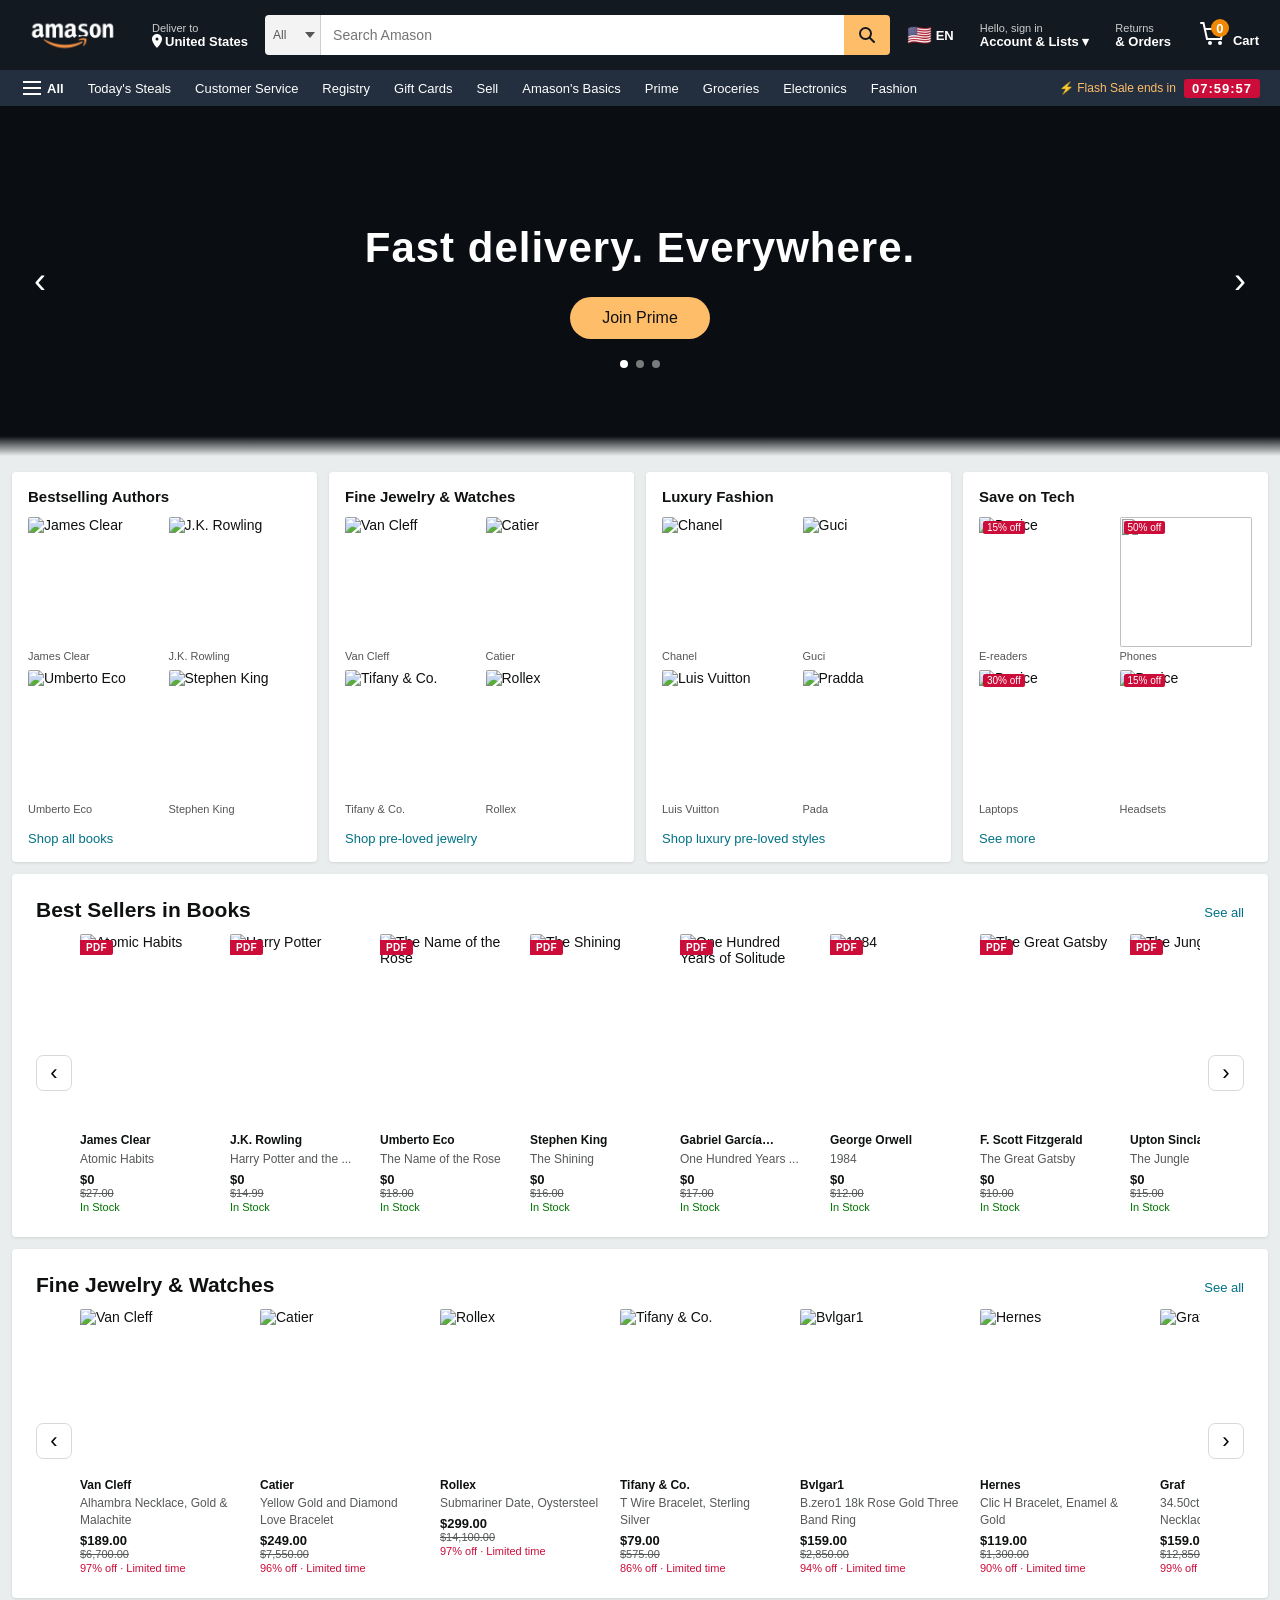
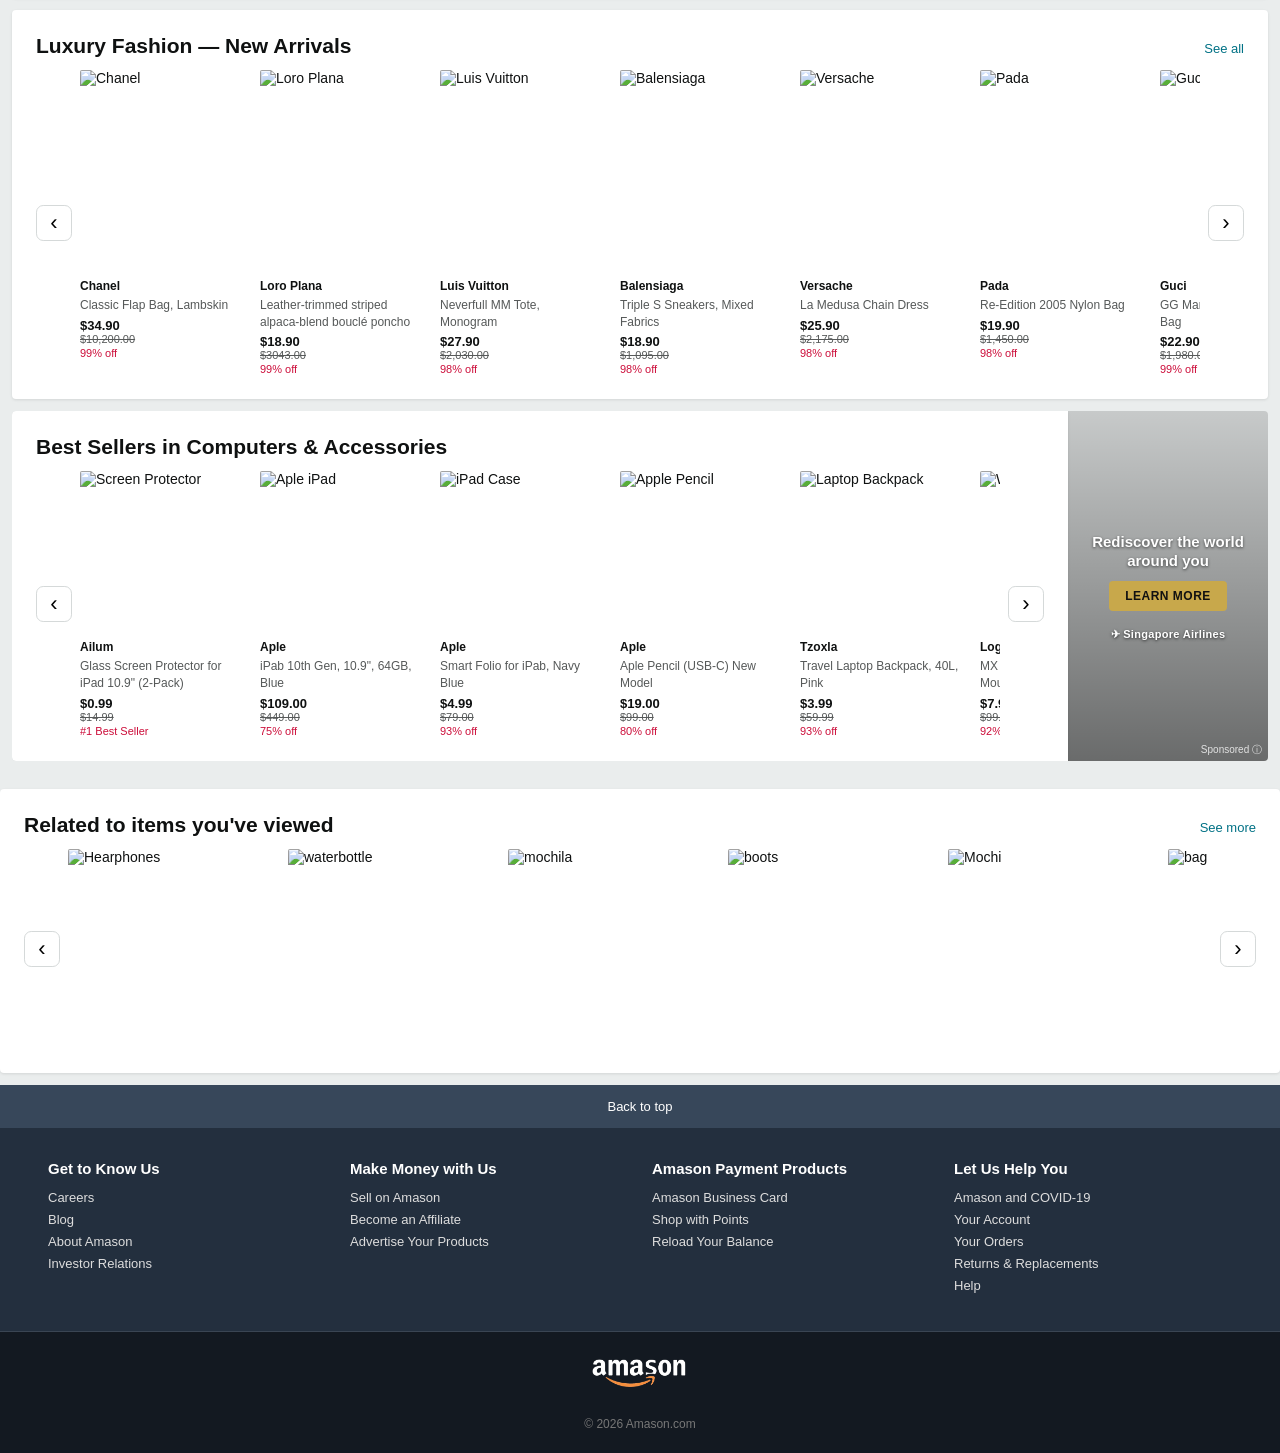
==== commit 6f01d760: "Fix footer not rendering due to undefined assetBase variable The getFooter() function referenced ass" ====
--- a/pages/product.html
+++ b/pages/product.html
@@ -155,6 +155,10 @@
           <td>Returns</td>
           <td class="col-highlight">FREE 30-day</td>
         </tr>
+        <tr id="comp-row-critique">
+          <td>Critique</td>
+          <td class="col-highlight">Is access a crime?</td>
+        </tr>
         <tr id="comp-row-material">
           <td>Material</td>
           <td class="col-highlight"></td>
@@ -211,10 +215,7 @@
           <td>Brand Mythology</td>
           <td class="col-highlight"></td>
         </tr>
-        <tr id="comp-row-critique">
-          <td>Critique Note</td>
-          <td class="col-highlight"></td>
-        </tr>
+        
       </tbody>
     </table>
     </div>
@@ -477,6 +478,7 @@
   var compRowShipping     = document.getElementById('comp-row-shipping');
   var compRowSoldby       = document.getElementById('comp-row-soldby');
   var compRowReturns      = document.getElementById('comp-row-returns');
+  var compRowCritique     = document.getElementById('comp-row-critique');
   var compRowMaterial     = document.getElementById('comp-row-material');
   var compRowHardware     = document.getElementById('comp-row-hardware');
   var compRowCertificate  = document.getElementById('comp-row-certificate');
@@ -491,7 +493,6 @@
   var compRowAccessibility= document.getElementById('comp-row-accessibility');
   var compRowLabor        = document.getElementById('comp-row-labor');
   var compRowMythology    = document.getElementById('comp-row-mythology');
-  var compRowCritique     = document.getElementById('comp-row-critique');
 
   function makeTd(text, opts) {
     var el = document.createElement('td');
@@ -526,6 +527,7 @@
     compRowShipping.appendChild(makeTd(item.shipping || 'FREE'));
     compRowSoldby.appendChild(makeTd(item.soldBy || 'Amason.com'));
     compRowReturns.appendChild(makeTd(item.returns || 'FREE 30-day'));
+    compRowCritique.appendChild(makeTd(item.critique, { small: true, italic: true, left: true, color: '#555' }));
     compRowMaterial.appendChild(makeTd(item.material));
     compRowHardware.appendChild(makeTd(item.hardware));
     compRowCertificate.appendChild(makeTd(item.certificate));
@@ -540,7 +542,6 @@
     compRowAccessibility.appendChild(makeTd(item.accessibility, { small: true }));
     compRowLabor.appendChild(makeTd(item.laborEthics));
     compRowMythology.appendChild(makeTd(item.mythologyValue));
-    compRowCritique.appendChild(makeTd(item.critiqueNote, { small: true, italic: true, left: true, color: '#555' }));
   });
 
   // Hide rows where all non-label cells are empty
